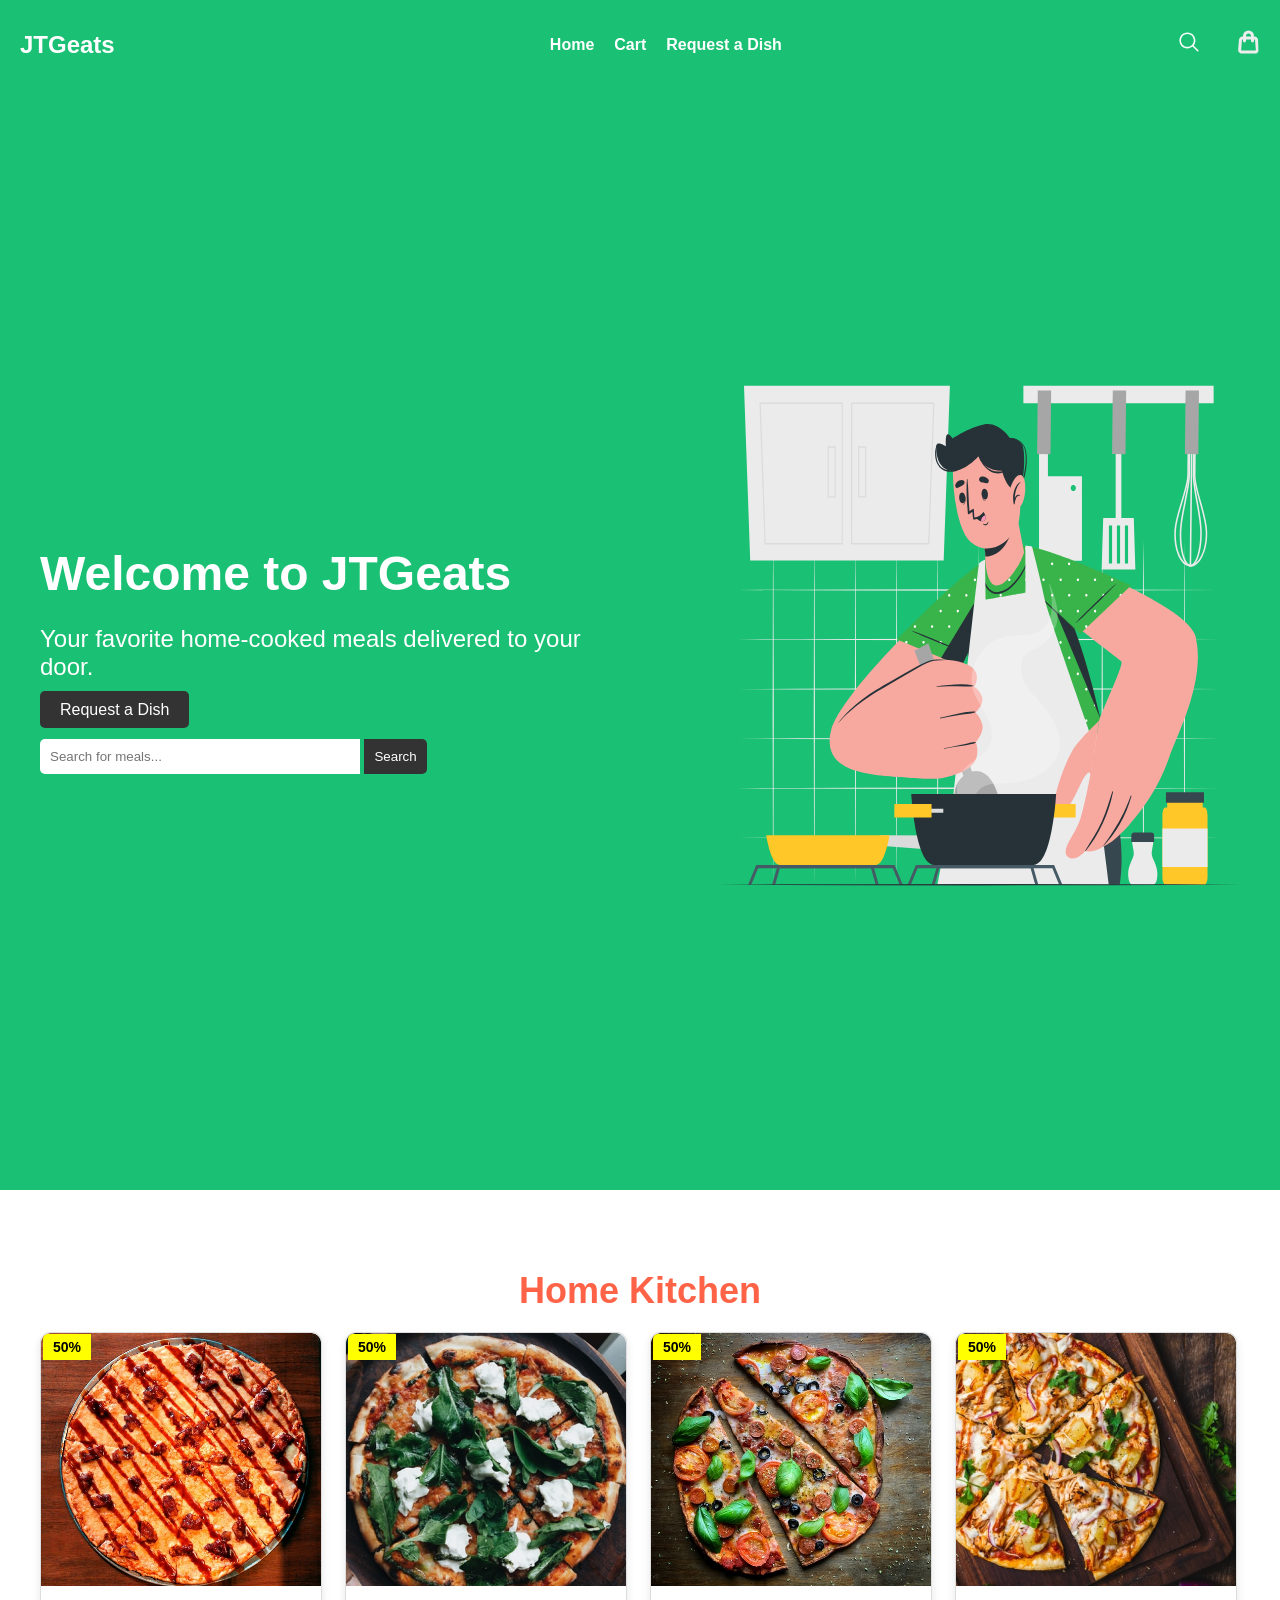
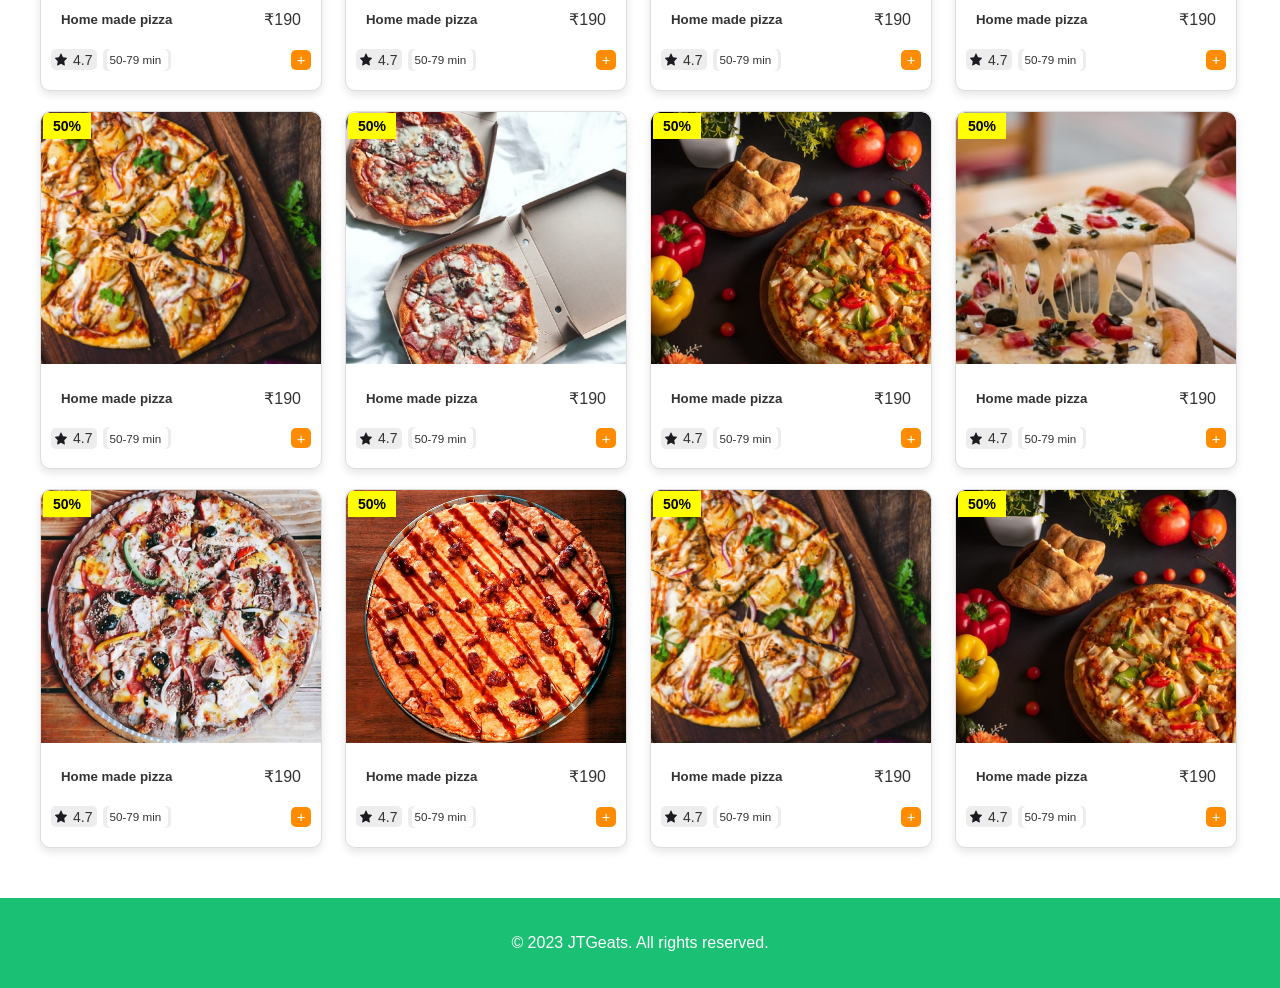
==== JTGeats/index.html @ eecbaaf1 "Card Design Done" ====
<!DOCTYPE html>
<html lang="en">

<head>
    <meta charset="UTF-8">
    <meta name="viewport" content="width=device-width, initial-scale=1.0">
    <title>JTGeats - Home</title>
    <link rel="stylesheet" href="styles/index.css">
    <link rel="stylesheet" href="styles/components.css">

</head>

<body>
    <header>
        <nav>
            <div class="logo">
                <a href="index.html">JTGeats</a>
            </div>
            <ul class="nav-links">
                <li><a href="index.html">Home</a></li>
                <li><a href="cart.html">Cart</a></li>
                <li><a href="request-dish.html">Request a Dish</a></li>
            </ul>
            <div class="nav-icons" style="display: flex; align-items: center;">
                <a href="#" class="search-icon" style="margin-right: 15px;">
                    <img src="assets/svg/icons8-search.svg" alt="Search Icon"
                        style="width: 24px; height: 24px; filter: invert(1);">
                </a>
                <div class="cartIcon" style="display: flex; align-items: center;">
                    <a href="cart.html" class="cart-icon">
                        <img src="assets/svg/akar-icons_shopping-bag.svg" alt="Cart Icon"
                            style="width: 24px; height: 24px;">
                    </a>
                </div>
            </div>
        </nav>
    </header>

    <section class="hero">
        <div class="container">
            <div class="hero-content">
                <h1>Welcome to JTGeats</h1>
                <p>Your favorite home-cooked meals delivered to your door.</p>
                <a href="request-dish.html" class="btn">Request a Dish</a>
                <div class="search-section">
                    <input type="text" placeholder="Search for meals...">
                    <button>Search</button>
                </div>
            </div>
            <div class="hero-image">
                <img src="assets/svg/cooking/cuate.svg" alt="Hero Image">
            </div>
        </div>
    </section>

    <section class="home-kitchen">
        <div class="container">
            <h2>Home Kitchen</h2>
            <div class="card-container">
                <div class="card">
                    <div class="badge">50%</div>
                    <img src="assets/img/pizza_1.png" alt="Pizza" class="card-image">
                    <div class="card-content">
                        <div class="card-header">
                            <h5>Home made pizza</h5>
                            <span class="price">₹190</span>
                        </div>
                        <div class="card-details">
                            <div class="card-footer">
                                <div class="rating">
                                    <img src="assets/svg/ant-design_star-filled.svg" alt="Star" class="star-img">
                                    4.7
                                </div>
                                <div class="delivery-time">
                                    <div class="delivery">50-79 min</div>
                                </div>
                            </div>
                            <button class="add-btn">+</button>
                            <div class="counter-container">
                                <button class="decrement-btn">-</button>
                                <span class="counter">1</span>
                                <button class="increment-btn">+</button>
                            </div>
                        </div>
                    </div>
                </div>
                <div class="card">
                    <div class="badge">50%</div>
                    <img src="assets/img/pizza_2.png" alt="Pizza" class="card-image">
                    <div class="card-content">
                        <div class="card-header">
                            <h5>Home made pizza</h5>
                            <span class="price">₹190</span>
                        </div>
                        <div class="card-details">
                            <div class="card-footer">
                                <div class="rating">
                                    <img src="assets/svg/ant-design_star-filled.svg" alt="Star" class="star-img">
                                    4.7
                                </div>
                                <div class="delivery-time">
                                    <div class="delivery">50-79 min</div>
                                </div>
                            </div>
                            <button class="add-btn">+</button>
                            <div class="counter-container">
                                <button class="decrement-btn">-</button>
                                <span class="counter">1</span>
                                <button class="increment-btn">+</button>
                            </div>
                        </div>
                    </div>
                </div>
                <div class="card">
                    <div class="badge">50%</div>
                    <img src="assets/img/pizza_3.png" alt="Pizza" class="card-image">
                    <div class="card-content">
                        <div class="card-header">
                            <h5>Home made pizza</h5>
                            <span class="price">₹190</span>
                        </div>
                        <div class="card-details">
                            <div class="card-footer">
                                <div class="rating">
                                    <img src="assets/svg/ant-design_star-filled.svg" alt="Star" class="star-img">
                                    4.7
                                </div>
                                <div class="delivery-time">
                                    <div class="delivery">50-79 min</div>
                                </div>
                            </div>
                            <button class="add-btn">+</button>
                            <div class="counter-container">
                                <button class="decrement-btn">-</button>
                                <span class="counter">1</span>
                                <button class="increment-btn">+</button>
                            </div>
                        </div>
                    </div>
                </div>
                <div class="card">
                    <div class="badge">50%</div>
                    <img src="assets/img/pizza_4.png" alt="Pizza" class="card-image">
                    <div class="card-content">
                        <div class="card-header">
                            <h5>Home made pizza</h5>
                            <span class="price">₹190</span>
                        </div>
                        <div class="card-details">
                            <div class="card-footer">
                                <div class="rating">
                                    <img src="assets/svg/ant-design_star-filled.svg" alt="Star" class="star-img">
                                    4.7
                                </div>
                                <div class="delivery-time">
                                    <div class="delivery">50-79 min</div>
                                </div>
                            </div>
                            <button class="add-btn">+</button>
                            <div class="counter-container">
                                <button class="decrement-btn">-</button>
                                <span class="counter">1</span>
                                <button class="increment-btn">+</button>
                            </div>
                        </div>
                    </div>
                </div>
                <div class="card">
                    <div class="badge">50%</div>
                    <img src="assets/img/pizza_5.png" alt="Pizza" class="card-image">
                    <div class="card-content">
                        <div class="card-header">
                            <h5>Home made pizza</h5>
                            <span class="price">₹190</span>
                        </div>
                        <div class="card-details">
                            <div class="card-footer">
                                <div class="rating">
                                    <img src="assets/svg/ant-design_star-filled.svg" alt="Star" class="star-img">
                                    4.7
                                </div>
                                <div class="delivery-time">
                                    <div class="delivery">50-79 min</div>
                                </div>
                            </div>
                            <button class="add-btn">+</button>
                            <div class="counter-container">
                                <button class="decrement-btn">-</button>
                                <span class="counter">1</span>
                                <button class="increment-btn">+</button>
                            </div>
                        </div>
                    </div>
                </div>
                <div class="card">
                    <div class="badge">50%</div>
                    <img src="assets/img/pizza_6.png" alt="Pizza" class="card-image">
                    <div class="card-content">
                        <div class="card-header">
                            <h5>Home made pizza</h5>
                            <span class="price">₹190</span>
                        </div>
                        <div class="card-details">
                            <div class="card-footer">
                                <div class="rating">
                                    <img src="assets/svg/ant-design_star-filled.svg" alt="Star" class="star-img">
                                    4.7
                                </div>
                                <div class="delivery-time">
                                    <div class="delivery">50-79 min</div>
                                </div>
                            </div>
                            <button class="add-btn">+</button>
                            <div class="counter-container">
                                <button class="decrement-btn">-</button>
                                <span class="counter">1</span>
                                <button class="increment-btn">+</button>
                            </div>
                        </div>
                    </div>
                </div>
                <div class="card">
                    <div class="badge">50%</div>
                    <img src="assets/img/pizza_7.png" alt="Pizza" class="card-image">
                    <div class="card-content">
                        <div class="card-header">
                            <h5>Home made pizza</h5>
                            <span class="price">₹190</span>
                        </div>
                        <div class="card-details">
                            <div class="card-footer">
                                <div class="rating">
                                    <img src="assets/svg/ant-design_star-filled.svg" alt="Star" class="star-img">
                                    4.7
                                </div>
                                <div class="delivery-time">
                                    <div class="delivery">50-79 min</div>
                                </div>
                            </div>
                            <button class="add-btn">+</button>
                            <div class="counter-container">
                                <button class="decrement-btn">-</button>
                                <span class="counter">1</span>
                                <button class="increment-btn">+</button>
                            </div>
                        </div>
                    </div>
                </div>
                <div class="card">
                    <div class="badge">50%</div>
                    <img src="assets/img/pizza_8.png" alt="Pizza" class="card-image">
                    <div class="card-content">
                        <div class="card-header">
                            <h5>Home made pizza</h5>
                            <span class="price">₹190</span>
                        </div>
                        <div class="card-details">
                            <div class="card-footer">
                                <div class="rating">
                                    <img src="assets/svg/ant-design_star-filled.svg" alt="Star" class="star-img">
                                    4.7
                                </div>
                                <div class="delivery-time">
                                    <div class="delivery">50-79 min</div>
                                </div>
                            </div>
                            <button class="add-btn">+</button>
                            <div class="counter-container">
                                <button class="decrement-btn">-</button>
                                <span class="counter">1</span>
                                <button class="increment-btn">+</button>
                            </div>
                        </div>
                    </div>
                </div>
                <div class="card">
                    <div class="badge">50%</div>
                    <img src="assets/img/pizza_9.png" alt="Pizza" class="card-image">
                    <div class="card-content">
                        <div class="card-header">
                            <h5>Home made pizza</h5>
                            <span class="price">₹190</span>
                        </div>
                        <div class="card-details">
                            <div class="card-footer">
                                <div class="rating">
                                    <img src="assets/svg/ant-design_star-filled.svg" alt="Star" class="star-img">
                                    4.7
                                </div>
                                <div class="delivery-time">
                                    <div class="delivery">50-79 min</div>
                                </div>
                            </div>
                            <button class="add-btn">+</button>
                            <div class="counter-container">
                                <button class="decrement-btn">-</button>
                                <span class="counter">1</span>
                                <button class="increment-btn">+</button>
                            </div>
                        </div>
                    </div>
                </div>
                <div class="card">
                    <div class="badge">50%</div>
                    <img src="assets/img/pizza_1.png" alt="Pizza" class="card-image">
                    <div class="card-content">
                        <div class="card-header">
                            <h5>Home made pizza</h5>
                            <span class="price">₹190</span>
                        </div>
                        <div class="card-details">
                            <div class="card-footer">
                                <div class="rating">
                                    <img src="assets/svg/ant-design_star-filled.svg" alt="Star" class="star-img">
                                    4.7
                                </div>
                                <div class="delivery-time">
                                    <div class="delivery">50-79 min</div>
                                </div>
                            </div>
                            <button class="add-btn">+</button>
                            <div class="counter-container">
                                <button class="decrement-btn">-</button>
                                <span class="counter">1</span>
                                <button class="increment-btn">+</button>
                            </div>
                        </div>
                    </div>
                </div>
                <div class="card">
                    <div class="badge">50%</div>
                    <img src="assets/img/pizza_5.png" alt="Pizza" class="card-image">
                    <div class="card-content">
                        <div class="card-header">
                            <h5>Home made pizza</h5>
                            <span class="price">₹190</span>
                        </div>
                        <div class="card-details">
                            <div class="card-footer">
                                <div class="rating">
                                    <img src="assets/svg/ant-design_star-filled.svg" alt="Star" class="star-img">
                                    4.7
                                </div>
                                <div class="delivery-time">
                                    <div class="delivery">50-79 min</div>
                                </div>
                            </div>
                            <button class="add-btn">+</button>
                            <div class="counter-container">
                                <button class="decrement-btn">-</button>
                                <span class="counter">1</span>
                                <button class="increment-btn">+</button>
                            </div>
                        </div>
                    </div>
                </div>
                <div class="card">
                    <div class="badge">50%</div>
                    <img src="assets/img/pizza_7.png" alt="Pizza" class="card-image">
                    <div class="card-content">
                        <div class="card-header">
                            <h5>Home made pizza</h5>
                            <span class="price">₹190</span>
                        </div>
                        <div class="card-details">
                            <div class="card-footer">
                                <div class="rating">
                                    <img src="assets/svg/ant-design_star-filled.svg" alt="Star" class="star-img">
                                    4.7
                                </div>
                                <div class="delivery-time">
                                    <div class="delivery">50-79 min</div>
                                </div>
                            </div>
                            <button class="add-btn">+</button>
                            <div class="counter-container">
                                <button class="decrement-btn">-</button>
                                <span class="counter">1</span>
                                <button class="increment-btn">+</button>
                            </div>
                        </div>
                    </div>
                </div>
                
                <!-- Repeat the card element for multiple items with consistent structure -->
                
            </div>
            <script src="./script/index.js"></script>
        </div>
    </section>

    <footer>
        <div class="container">
            <p>&copy; 2023 JTGeats. All rights reserved.</p>
        </div>
    </footer>

    <script>
        // JavaScript code can be added here if needed
        console.log("Welcome to JTGeats!");
    </script>
</body>

</html>
---- JTGeats/styles/index.css ----
body {
    font-family: Arial, sans-serif;
    margin: 0;
    padding: 0;
    box-sizing: border-box;
    background-color: #f4f4f9;
    color: #333;
}

header {
    background: #1AC073;
    color: #fff;
    padding: 20px 0;
}

nav {
    display: flex;
    justify-content: space-between;
    align-items: center;
    max-width: auto;
    margin: 0 auto;
    padding: 0 20px;
}

.logo a {
    color: #fff;
    text-decoration: none;
    font-size: 24px;
    font-weight: bold;
}

.nav-links {
    list-style: none;
    display: flex;
}

.nav-links li {
    margin-left: 20px;
}

.nav-links a {
    color: #fff;
    text-decoration: none;
    font-weight: bold;
}

.nav-icons {
    display: flex;
    align-items: center;
}

.nav-icons a {
    color: #fff;
    margin-left: 20px;
    font-size: 24px;
    transition: transform 0.2s, color 0.2s;
}

.nav-icons a:hover {
    transform: scale(1.1);
    color: #ff6347;
}

.search-icon {
    color: #fff;
}

.hero {
    background-color: #1AC073;
    color: #fff;
    padding: 100px 20px;
    width: auto;
    height: 100vh;
    display: flex;
    justify-content: space-between;
    align-items: center;
    flex-direction: row;
    text-align: left;
}

.hero .container {
    display: flex;
    flex-direction: row;
    align-items: center;
    justify-content: space-between;
    width: 100%;
    max-width: 1200px;
    margin: 0 auto;
}

.hero-content {
    max-width: 50%;
    margin-right: 20px;
}

.hero h1 {
    font-size: 48px;
    margin-bottom: 20px;
}

.hero p {
    font-size: 24px;
    margin-bottom: 20px;
}

.hero .btn {
    background: #333;
    color: #fff;
    padding: 10px 20px;
    text-decoration: none;
    border-radius: 5px;
    margin-bottom: 20px;
}

.hero-image {
    max-width: 50%;
    display: flex;
    justify-content: center;
    align-items: center;
}

.hero-image img {
    max-width: 100%;
    height: auto;
}

.search-section {
    margin-top: 20px;
}

.search-section input[type="text"] {
    padding: 10px;
    width: calc(100% - 120px);
    max-width: 300px;
    border: none;
    border-radius: 5px 0 0 5px;
}

.search-section button {
    padding: 10px;
    background: #333;
    color: #fff;
    border: none;
    border-radius: 0 5px 5px 0;
    cursor: pointer;
}

@media (max-width: 768px) {
    .hero {
        flex-direction: column;
        text-align: center;
    }

    .hero .container {
        flex-direction: column;
    }

    .hero-content {
        max-width: 100%;
        margin-right: 0;
        margin-bottom: 20px;
    }

    .hero-image {
        max-width: 100%;
    }

    .search-section input[type="text"] {
        width: calc(100% - 100px);
    }

    .nav-links {
        display: none;
    }

    .nav-icons .menu-icon {
        display: block;
    }
}

.home-kitchen {
    padding: 50px 20px;
    text-align: center;
    background-color: #fff;
}

.home-kitchen h2 {
    font-size: 36px;
    margin-bottom: 20px;
    color: #ff6347;
}

/* Card Container */

.card-header {
    display: flex;
    justify-content: space-between;
    align-items: center;
    font-size: 16px;
    color: #333;
    height: 20px;
    padding: 10px;
}

.card-container {
    display: grid;
    grid-template-columns: repeat(auto-fit, minmax(250px, 1fr));
    gap: 20px;
    max-width: 1200px;
    margin: 0 auto;
}

.card {
    background: #fff;
    border: 1px solid #ddd;
    border-radius: 10px;
    overflow: hidden;
    box-shadow: 0 4px 8px rgba(0, 0, 0, 0.1);
    transition: transform 0.2s;
    position: relative;
    width: 280px;
}

.card img {
    width: 100%;
    height: auto;
}

.badge {
    position: absolute;
    top: 1px;
    left: 2px;
    background: yellow;
    color: black;
    font-size: 14px;
    font-weight: bold;
    padding: 5px 10px;
    border-radius: 5px 0px 0px 0px;
}

.card-content {
    padding: 10px;
    text-align: left;
}

.card-content h3 {
    font-size: 18px;
    margin-bottom: 5px;
}

.card-details {
    display: flex;
    justify-content: space-between;
    align-items: center;
    position: relative;
    height: 40px;
}

.card-footer{
    display: flex;
    align-items: center;
    justify-content: space-between;
    height: 20px;
    width: 120px;
    font-size: 14px;
    
}

.delivery{
    display: flex;
    background-color: #ffffff;
    border-radius: 5px;
    margin-top: 0%;
    width: 55px;
    height: 16px;
    padding: 3px;
    font-size: smaller;
    align-items: center;

}

.delivery-time{
    display: flex;
    align-items: center;
    justify-content: center;
    background-color: #ededed;
    width: 68px;
    height: 22px;
    border-radius: 5px;
}
.rating{
    display: flex;
    justify-content: center;
    align-items: center;
    background-color: #ededed;
    padding: 2px;
    padding-right: 5px;
    border-radius: 5px;
}

.star-img {
    width: 20px; /* Adjusted to a larger size */
    height: 20px;
    display: inline-block; /* Ensures proper alignment */
    vertical-align: middle; /* Aligns with the text baseline */
    margin-right: 4px; /* Adds spacing between the star and the rating number */
    object-fit: contain; /* Ensures the image fits within the specified dimensions */
}

.add-btn,
.counter-container {
    position: absolute;
    top: 0;
    right: 0;
    width: 40px;
    height: 40px;
    display: flex;
    justify-content: center;
    align-items: center;
    transition: opacity 0.3s, visibility 0.3s;
}

.counter-container {
    display: none;
    visibility: hidden;
    opacity: 0;
}

.add-btn {
    visibility: visible;
    opacity: 1;
}

.counter-container.show {
    display: flex;
    visibility: visible;
    opacity: 1;
}

.card:hover {
    transform: translateY(-10px);
}

.add-btn {
    background: #ff8c00;
    color: white;
    border: none;
    border-radius: 5px;
    margin-top: 10px;
    width: 20px;
    height: 20px;
    font-size: 15px;
    cursor: pointer;
}

.counter-container button {
    background-color: #1AC073;
    color: white;
    border: none;
    border-radius: 5px;
    width: 20px;
    height: 22px;
    font-size: 15px;
    cursor: pointer;
}

.counter-container button:hover {
    background-color: #148A55;
}

.counter {
    font-size: 18px;
    font-weight: bold;
}

footer {
    background: #1AC073;
    color: #fff;
    text-align: center;
    padding: 20px 0;
}

@media (max-width: 1024px) {
    .card-container {
        grid-template-columns: repeat(2, 1fr);
    }
}

@media (max-width: 768px) {
    .card-container {
        grid-template-columns: 1fr;
    }
}
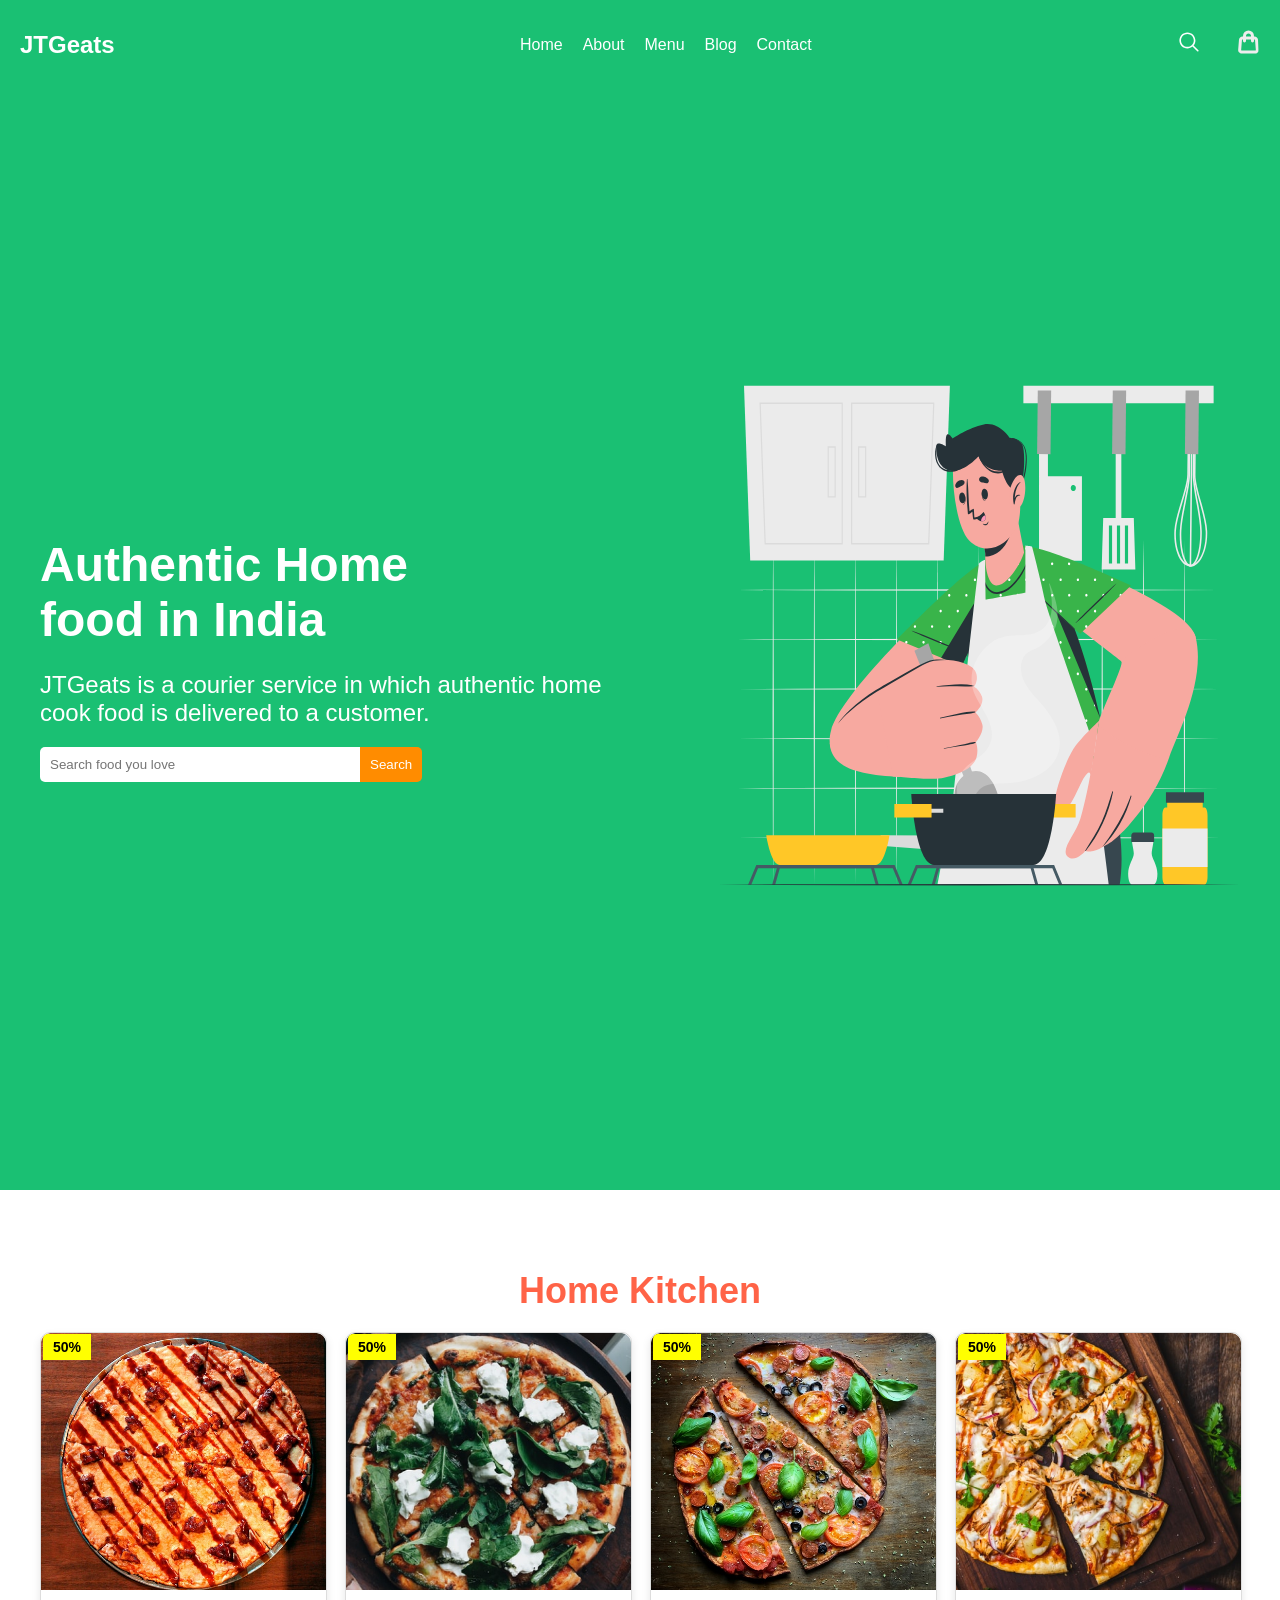
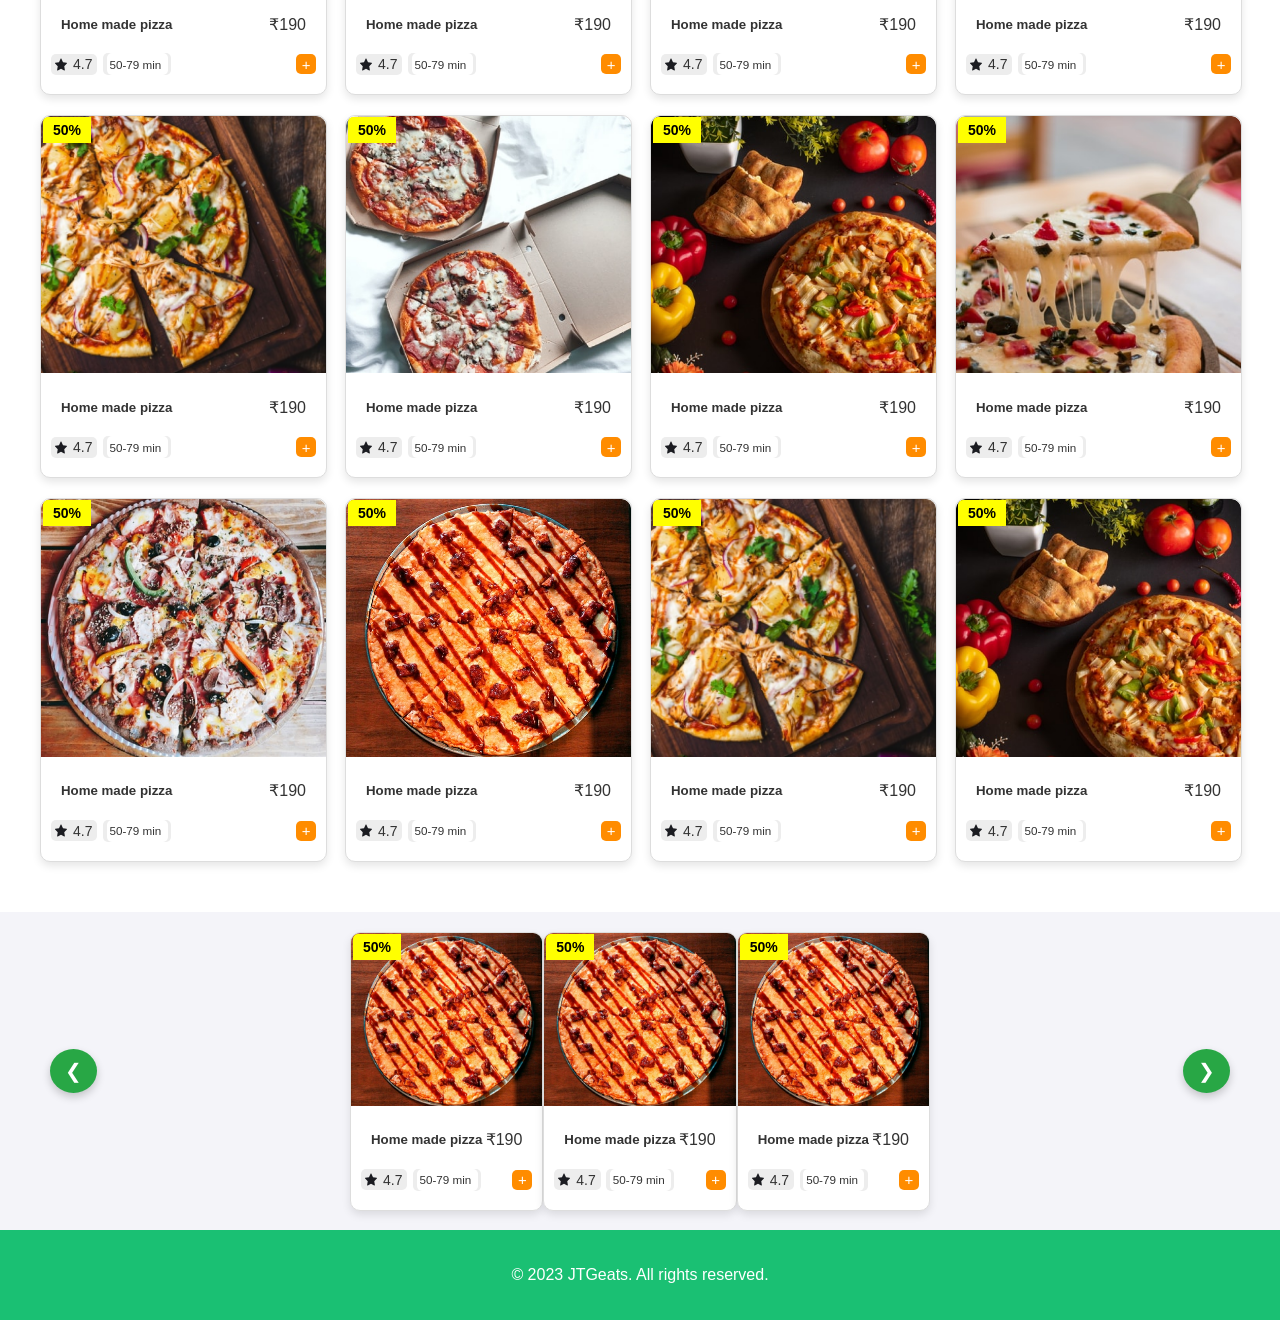
==== commit 83dc54be: "Slider design" ====
--- a/JTGeats/index.html
+++ b/JTGeats/index.html
@@ -18,8 +18,10 @@
             </div>
             <ul class="nav-links">
                 <li><a href="index.html">Home</a></li>
-                <li><a href="cart.html">Cart</a></li>
-                <li><a href="request-dish.html">Request a Dish</a></li>
+                <li><a href="#">About</a></li>
+                <li><a href="#">Menu</a></li>
+                <li><a href="#">Blog</a></li>
+                <li><a href="#">Contact</a></li>
             </ul>
             <div class="nav-icons" style="display: flex; align-items: center;">
                 <a href="#" class="search-icon" style="margin-right: 15px;">
@@ -39,11 +41,10 @@
     <section class="hero">
         <div class="container">
             <div class="hero-content">
-                <h1>Welcome to JTGeats</h1>
-                <p>Your favorite home-cooked meals delivered to your door.</p>
-                <a href="request-dish.html" class="btn">Request a Dish</a>
+                <h2>Authentic Home</br> food in India</h2>
+                <p>JTGeats is a courier service in which authentic home</br> cook food is delivered to a customer.</p>
                 <div class="search-section">
-                    <input type="text" placeholder="Search for meals...">
+                    <input type="text" placeholder="Search food you love">
                     <button>Search</button>
                 </div>
             </div>
@@ -389,6 +390,99 @@
         </div>
     </section>
 
+    <section>
+        <div class="slider-container">
+            <button class="slider-btn prev-btn">❮</button>
+            <div class="slider-wrapper">
+              <div class="slider-item">
+                <div class="card">
+                    <div class="badge">50%</div>
+                    <img src="assets/img/pizza_1.png" alt="Pizza" class="card-image">
+                    <div class="card-content">
+                        <div class="card-header">
+                            <h5>Home made pizza</h5>
+                            <span class="price">₹190</span>
+                        </div>
+                        <div class="card-details">
+                            <div class="card-footer">
+                                <div class="rating">
+                                    <img src="assets/svg/ant-design_star-filled.svg" alt="Star" class="star-img">
+                                    4.7
+                                </div>
+                                <div class="delivery-time">
+                                    <div class="delivery">50-79 min</div>
+                                </div>
+                            </div>
+                            <button class="add-btn">+</button>
+                            <div class="counter-container">
+                                <button class="decrement-btn">-</button>
+                                <span class="counter">1</span>
+                                <button class="increment-btn">+</button>
+                            </div>
+                        </div>
+                    </div>
+                </div>
+                <div class="card">
+                    <div class="badge">50%</div>
+                    <img src="assets/img/pizza_1.png" alt="Pizza" class="card-image">
+                    <div class="card-content">
+                        <div class="card-header">
+                            <h5>Home made pizza</h5>
+                            <span class="price">₹190</span>
+                        </div>
+                        <div class="card-details">
+                            <div class="card-footer">
+                                <div class="rating">
+                                    <img src="assets/svg/ant-design_star-filled.svg" alt="Star" class="star-img">
+                                    4.7
+                                </div>
+                                <div class="delivery-time">
+                                    <div class="delivery">50-79 min</div>
+                                </div>
+                            </div>
+                            <button class="add-btn">+</button>
+                            <div class="counter-container">
+                                <button class="decrement-btn">-</button>
+                                <span class="counter">1</span>
+                                <button class="increment-btn">+</button>
+                            </div>
+                        </div>
+                    </div>
+                </div>
+                <div class="card">
+                    <div class="badge">50%</div>
+                    <img src="assets/img/pizza_1.png" alt="Pizza" class="card-image">
+                    <div class="card-content">
+                        <div class="card-header">
+                            <h5>Home made pizza</h5>
+                            <span class="price">₹190</span>
+                        </div>
+                        <div class="card-details">
+                            <div class="card-footer">
+                                <div class="rating">
+                                    <img src="assets/svg/ant-design_star-filled.svg" alt="Star" class="star-img">
+                                    4.7
+                                </div>
+                                <div class="delivery-time">
+                                    <div class="delivery">50-79 min</div>
+                                </div>
+                            </div>
+                            <button class="add-btn">+</button>
+                            <div class="counter-container">
+                                <button class="decrement-btn">-</button>
+                                <span class="counter">1</span>
+                                <button class="increment-btn">+</button>
+                            </div>
+                        </div>
+                    </div>
+                </div>
+              </div>
+              <!-- Repeat similar slider-item for more cards -->
+            </div>
+            <button class="slider-btn next-btn">❯</button>
+         </div>
+    </section>
+    
     <footer>
         <div class="container">
             <p>&copy; 2023 JTGeats. All rights reserved.</p>
--- a/JTGeats/styles/index.css
+++ b/JTGeats/styles/index.css
@@ -27,11 +27,15 @@
     text-decoration: none;
     font-size: 24px;
     font-weight: bold;
+    font-family: 'Montserrat', sans-serif;
+    font-weight: bold;
 }
 
 .nav-links {
     list-style: none;
     display: flex;
+    align-items: center;
+    justify-content: space-between;
 }
 
 .nav-links li {
@@ -41,7 +45,6 @@
 .nav-links a {
     color: #fff;
     text-decoration: none;
-    font-weight: bold;
 }
 
 .nav-icons {
@@ -93,7 +96,7 @@
     margin-right: 20px;
 }
 
-.hero h1 {
+.hero h2 {
     font-size: 48px;
     margin-bottom: 20px;
 }
@@ -101,6 +104,7 @@
 .hero p {
     font-size: 24px;
     margin-bottom: 20px;
+    font-weight: 100;
 }
 
 .hero .btn {
@@ -126,6 +130,7 @@
 
 .search-section {
     margin-top: 20px;
+    display: flex;
 }
 
 .search-section input[type="text"] {
@@ -138,7 +143,7 @@
 
 .search-section button {
     padding: 10px;
-    background: #333;
+    background: #ff8c00;
     color: #fff;
     border: none;
     border-radius: 0 5px 5px 0;
@@ -149,6 +154,8 @@
     .hero {
         flex-direction: column;
         text-align: center;
+        height: auto;
+        padding: 50px 20px;
     }
 
     .hero .container {
@@ -161,8 +168,21 @@
         margin-bottom: 20px;
     }
 
+    .hero h1 {
+        font-size: 36px;
+    }
+
+    .hero p {
+        font-size: 18px;
+    }
+
+    .hero .btn {
+        padding: 10px 15px;
+    }
+
     .hero-image {
         max-width: 100%;
+        margin-top: 20px;
     }
 
     .search-section input[type="text"] {
@@ -218,7 +238,7 @@
     box-shadow: 0 4px 8px rgba(0, 0, 0, 0.1);
     transition: transform 0.2s;
     position: relative;
-    width: 280px;
+    width: 100%;
 }
 
 .card img {
@@ -256,17 +276,16 @@
     height: 40px;
 }
 
-.card-footer{
+.card-footer {
     display: flex;
     align-items: center;
     justify-content: space-between;
     height: 20px;
     width: 120px;
     font-size: 14px;
-    
-}
-
-.delivery{
+}
+
+.delivery {
     display: flex;
     background-color: #ffffff;
     border-radius: 5px;
@@ -276,10 +295,9 @@
     padding: 3px;
     font-size: smaller;
     align-items: center;
-
-}
-
-.delivery-time{
+}
+
+.delivery-time {
     display: flex;
     align-items: center;
     justify-content: center;
@@ -288,7 +306,8 @@
     height: 22px;
     border-radius: 5px;
 }
-.rating{
+
+.rating {
     display: flex;
     justify-content: center;
     align-items: center;
@@ -354,7 +373,7 @@
 }
 
 .counter-container button {
-    background-color: #1AC073;
+    background-color: #ff8c00;
     color: white;
     border: none;
     border-radius: 5px;
@@ -364,10 +383,6 @@
     cursor: pointer;
 }
 
-.counter-container button:hover {
-    background-color: #148A55;
-}
-
 .counter {
     font-size: 18px;
     font-weight: bold;
@@ -391,3 +406,91 @@
         grid-template-columns: 1fr;
     }
 }
+
+/* Slider Container */
+.slider-container {
+    display: flex;
+    align-items: center;
+    justify-content: center;
+    position: relative;
+    width: auto;
+    max-width: 1200px;
+    overflow: hidden;
+    margin: auto;
+    padding: 20px 0;
+}
+
+/* Slider Wrapper */
+.slider-wrapper {
+    display: flex;
+    justify-content: space-evenly;
+    transition: transform 0.4s ease;
+    gap: 100px; /* Space between cards */
+    will-change: transform;
+    width: auto ;
+}
+
+/* Individual Slider Item */
+.slider-item {
+    flex: 0 0 calc((100% / 2) - 20px); /* Adjust to show 2 cards at a time with gaps */
+    max-width: calc((100% / 2) - 20px); /* Subtract gap size to maintain proper spacing */
+    display: flex;
+    justify-content: center;
+}
+
+.card {
+    width: 100%;
+    margin: 0; /* Ensure no extra margin */
+}
+
+/* Navigation Buttons */
+.slider-btn {
+    position: absolute;
+    top: 50%;
+    transform: translateY(-50%);
+    background: #28a745;
+    color: #fff;
+    border: none;
+    padding: 10px 15px;
+    cursor: pointer;
+    border-radius: 50%;
+    z-index: 10;
+    font-size: 20px;
+    box-shadow: 0 4px 8px rgba(0, 0, 0, 0.2);
+    transition: background 0.3s ease, transform 0.3s ease;
+}
+
+.slider-btn:hover {
+    background: #1e7a39;
+    transform: scale(1.1);
+}
+
+.prev-btn {
+    left: 10px;
+}
+
+.next-btn {
+    right: 10px;
+}
+
+/* Adjust for Smaller Screens */
+@media (max-width: 1024px) {
+    .slider-item {
+        flex: 0 0 calc((100% / 2) - 15px); /* Show 2 cards at a time with gaps */
+        max-width: calc((100% / 2) - 15px);
+        margin: 0 7.5px; /* Add horizontal margin for gaps */
+    }
+}
+
+@media (max-width: 768px) {
+    .slider-item {
+        flex: 0 0 calc(100% - 20px); /* Show 1 card at a time with gaps */
+        max-width: calc(100% - 20px);
+        margin: 0 10px; /* Add horizontal margin for gaps */
+    }
+
+    .slider-btn {
+        padding: 8px 12px;
+        font-size: 18px;
+    }
+}
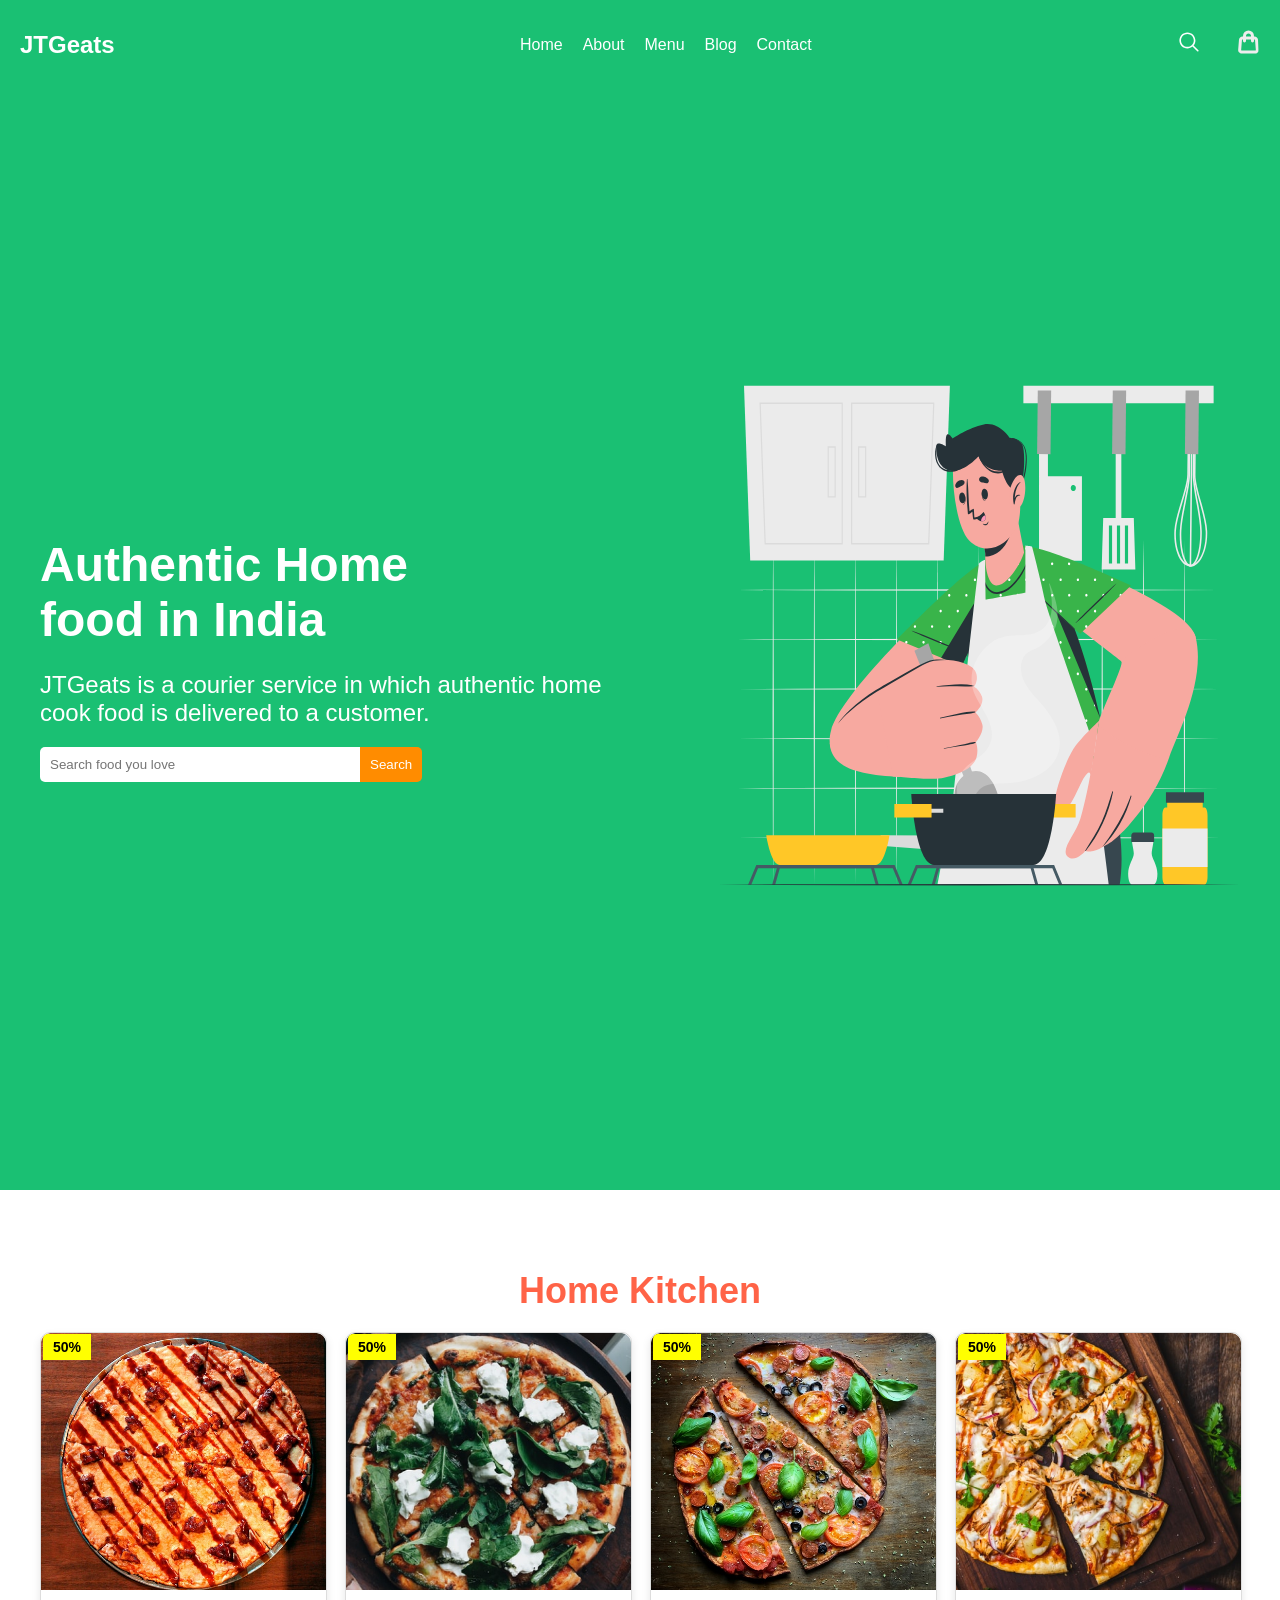
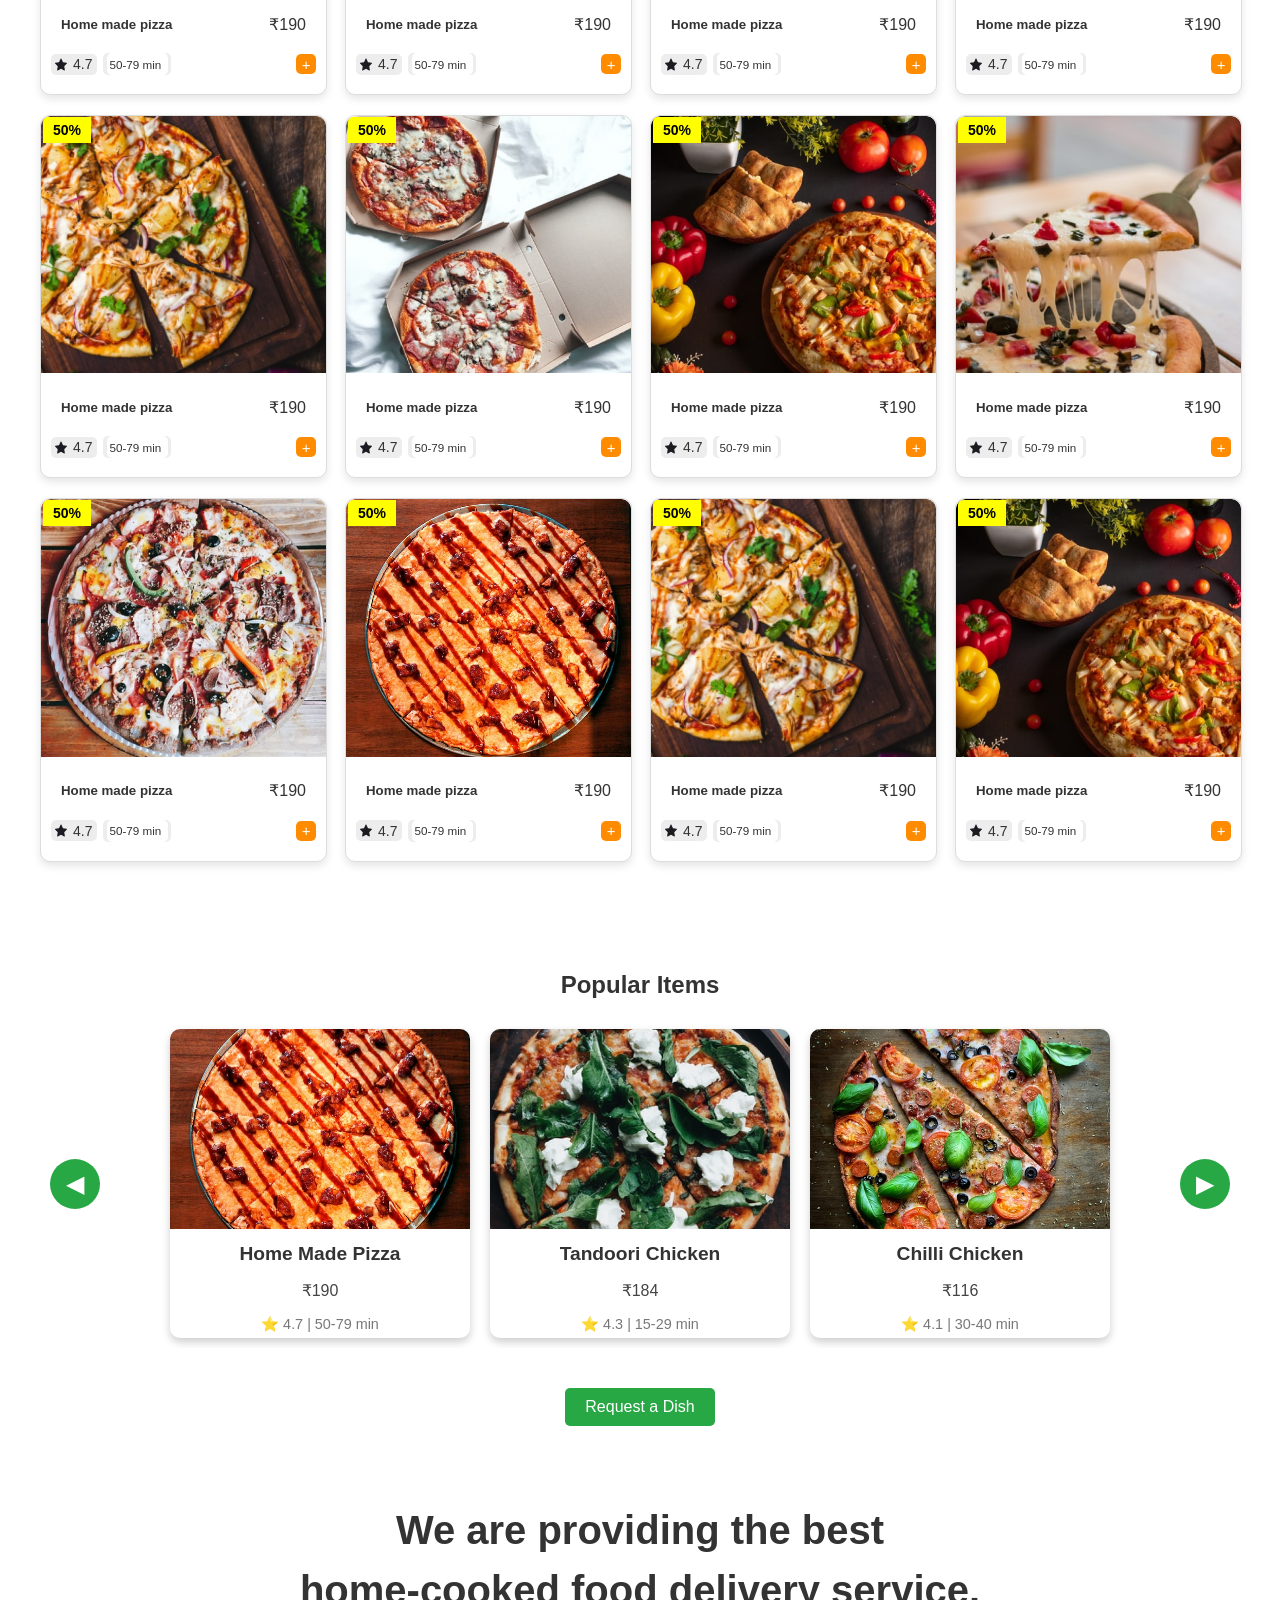
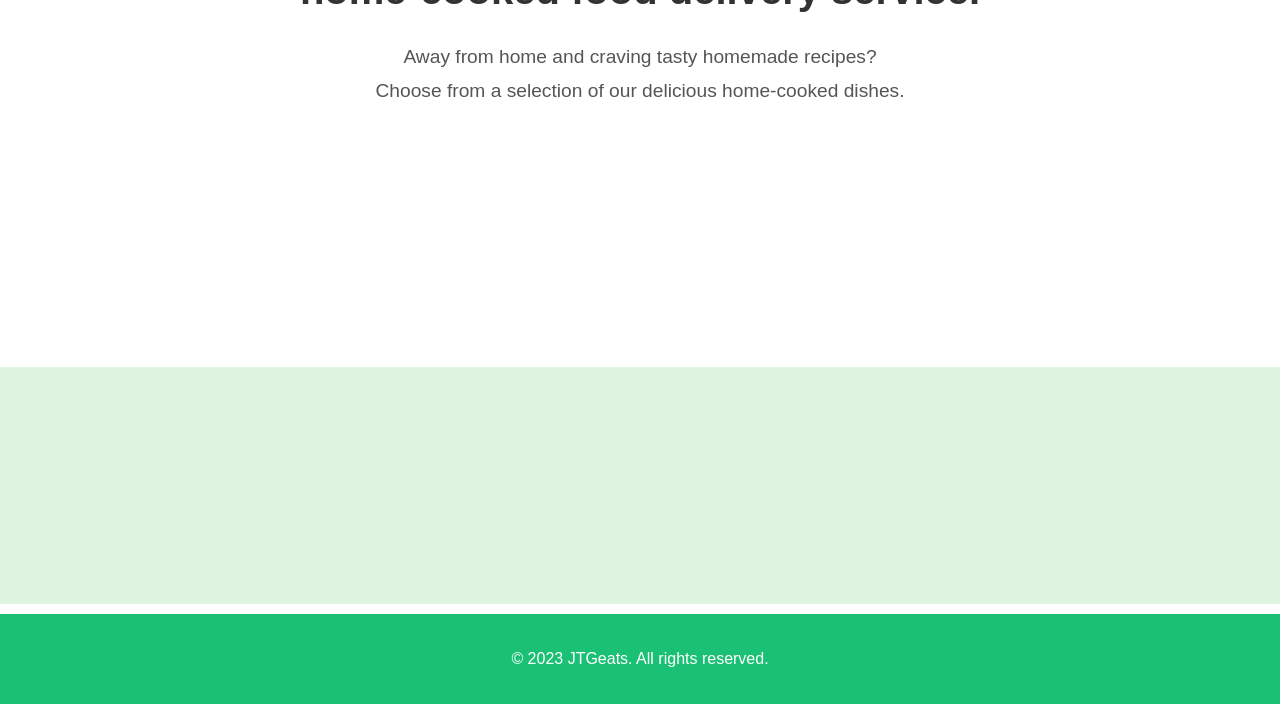
==== commit a2edf709: "Slider and Video Section done" ====
--- a/JTGeats/index.html
+++ b/JTGeats/index.html
@@ -382,106 +382,82 @@
                         </div>
                     </div>
                 </div>
-                
+
                 <!-- Repeat the card element for multiple items with consistent structure -->
-                
+
             </div>
             <script src="./script/index.js"></script>
         </div>
     </section>
 
-    <section>
-        <div class="slider-container">
-            <button class="slider-btn prev-btn">❮</button>
-            <div class="slider-wrapper">
-              <div class="slider-item">
-                <div class="card">
-                    <div class="badge">50%</div>
-                    <img src="assets/img/pizza_1.png" alt="Pizza" class="card-image">
-                    <div class="card-content">
-                        <div class="card-header">
-                            <h5>Home made pizza</h5>
-                            <span class="price">₹190</span>
-                        </div>
-                        <div class="card-details">
-                            <div class="card-footer">
-                                <div class="rating">
-                                    <img src="assets/svg/ant-design_star-filled.svg" alt="Star" class="star-img">
-                                    4.7
-                                </div>
-                                <div class="delivery-time">
-                                    <div class="delivery">50-79 min</div>
-                                </div>
-                            </div>
-                            <button class="add-btn">+</button>
-                            <div class="counter-container">
-                                <button class="decrement-btn">-</button>
-                                <span class="counter">1</span>
-                                <button class="increment-btn">+</button>
-                            </div>
-                        </div>
-                    </div>
-                </div>
-                <div class="card">
-                    <div class="badge">50%</div>
-                    <img src="assets/img/pizza_1.png" alt="Pizza" class="card-image">
-                    <div class="card-content">
-                        <div class="card-header">
-                            <h5>Home made pizza</h5>
-                            <span class="price">₹190</span>
-                        </div>
-                        <div class="card-details">
-                            <div class="card-footer">
-                                <div class="rating">
-                                    <img src="assets/svg/ant-design_star-filled.svg" alt="Star" class="star-img">
-                                    4.7
-                                </div>
-                                <div class="delivery-time">
-                                    <div class="delivery">50-79 min</div>
-                                </div>
-                            </div>
-                            <button class="add-btn">+</button>
-                            <div class="counter-container">
-                                <button class="decrement-btn">-</button>
-                                <span class="counter">1</span>
-                                <button class="increment-btn">+</button>
-                            </div>
-                        </div>
-                    </div>
-                </div>
-                <div class="card">
-                    <div class="badge">50%</div>
-                    <img src="assets/img/pizza_1.png" alt="Pizza" class="card-image">
-                    <div class="card-content">
-                        <div class="card-header">
-                            <h5>Home made pizza</h5>
-                            <span class="price">₹190</span>
-                        </div>
-                        <div class="card-details">
-                            <div class="card-footer">
-                                <div class="rating">
-                                    <img src="assets/svg/ant-design_star-filled.svg" alt="Star" class="star-img">
-                                    4.7
-                                </div>
-                                <div class="delivery-time">
-                                    <div class="delivery">50-79 min</div>
-                                </div>
-                            </div>
-                            <button class="add-btn">+</button>
-                            <div class="counter-container">
-                                <button class="decrement-btn">-</button>
-                                <span class="counter">1</span>
-                                <button class="increment-btn">+</button>
-                            </div>
-                        </div>
-                    </div>
-                </div>
+    <!-- Popular Item (Slider Section) -->
+
+    <section id="popular-items">
+        <h2>Popular Items</h2>
+        <div class="carousel-container">
+          <button class="carousel-btn left" onclick="slideLeft()">&#9664;</button>
+          <div class="carousel">
+            <div class="carousel-track">
+              <div class="slider-card">
+                <img src="./assets/img/pizza_1.png" alt="Pizza">
+                <h3>Home Made Pizza</h3>
+                <p>₹190</p>
+                <span>⭐ 4.7 | 50-79 min</span>
               </div>
-              <!-- Repeat similar slider-item for more cards -->
-            </div>
-            <button class="slider-btn next-btn">❯</button>
-         </div>
+              <div class="slider-card">
+                <img src="./assets/img/pizza_2.png" alt="Tandoori Chicken">
+                <h3>Tandoori Chicken</h3>
+                <p>₹184</p>
+                <span>⭐ 4.3 | 15-29 min</span>
+              </div>
+              <div class="slider-card">
+                <img src="./assets/img/pizza_3.png" alt="Chilli Chicken">
+                <h3>Chilli Chicken</h3>
+                <p>₹116</p>
+                <span>⭐ 4.1 | 30-40 min</span>
+              </div>
+              <div class="slider-card">
+                <img src="./assets/img/pizza_4.png" alt="Chilli Chicken">
+                <h3>Chilli Chicken</h3>
+                <p>₹116</p>
+                <span>⭐ 4.1 | 30-40 min</span>
+              </div>
+              <div class="slider-card">
+                <img src="./assets/img/pizza_5.png" alt="Chilli Chicken">
+                <h3>Chilli Chicken</h3>
+                <p>₹116</p>
+                <span>⭐ 4.1 | 30-40 min</span>
+              </div>
+            </div>
+          </div>
+          <button class="carousel-btn right" onclick="slideRight()">&#9654;</button>
+        </div>
+        <button class="request-dish-btn">Request a Dish</button>
+      </section>
+      
+
+    <!-- Video Section -->
+
+    <section id="about-service" class="full-width">
+        <div class="text-content">
+            <h2>We are providing the best<br> home-cooked food delivery service.</h2>
+            <p>
+                Away from home and craving tasty homemade recipes?<br>
+                Choose from a selection of our delicious home-cooked dishes.
+            </p>
+        </div>
+        <div class="video-section">
+            <div class="video-container">
+                <iframe id="service-video" src="https://www.youtube.com/embed/xPPLbEFbCAo" 
+                    title="Home Cooked Food Service" 
+                    frameborder="0" 
+                    allow="autoplay; encrypted-media" 
+                    allowfullscreen>
+                </iframe>
+            </div>
+        </div>
     </section>
+    
     
     <footer>
         <div class="container">
--- a/JTGeats/styles/index.css
+++ b/JTGeats/styles/index.css
@@ -3,7 +3,7 @@
     margin: 0;
     padding: 0;
     box-sizing: border-box;
-    background-color: #f4f4f9;
+    background-color: #ffffff;
     color: #333;
 }
 
@@ -408,89 +408,215 @@
 }
 
 /* Slider Container */
-.slider-container {
-    display: flex;
-    align-items: center;
+
+
+#popular-items {
+    text-align: center;
+    padding: 40px;
+  }
+  
+  .carousel-container {
+    position: relative;
+    overflow: hidden;
+    display: flex;
     justify-content: center;
-    position: relative;
-    width: auto;
-    max-width: 1200px;
+    align-items: center;
+    margin: 20px 0;
+  }
+  
+  .carousel {
     overflow: hidden;
-    margin: auto;
-    padding: 20px 0;
-}
-
-/* Slider Wrapper */
-.slider-wrapper {
-    display: flex;
-    justify-content: space-evenly;
-    transition: transform 0.4s ease;
-    gap: 100px; /* Space between cards */
-    will-change: transform;
-    width: auto ;
-}
-
-/* Individual Slider Item */
-.slider-item {
-    flex: 0 0 calc((100% / 2) - 20px); /* Adjust to show 2 cards at a time with gaps */
-    max-width: calc((100% / 2) - 20px); /* Subtract gap size to maintain proper spacing */
-    display: flex;
-    justify-content: center;
-}
-
-.card {
-    width: 100%;
-    margin: 0; /* Ensure no extra margin */
-}
-
-/* Navigation Buttons */
-.slider-btn {
+    width: 80%;
+  }
+  
+  .carousel-track {
+    display: flex;
+    transition: transform 0.5s ease-in-out;
+  }
+
+  .carousel-track {
+    display: flex;
+    transition: transform 0.5s ease-in-out;
+  }
+  
+  .carousel-track.no-transition {
+    transition: none; /* Disable transition when looping back */
+  }
+  
+  
+  .slider-card {
+    flex: 0 0 300px;
+    margin: 10px;
+    background: #fff;
+    border-radius: 10px;
+    box-shadow: 0 4px 8px rgba(0, 0, 0, 0.2);
+    text-align: center;
+    overflow: hidden;
+  }
+  
+  .slider-card img {
+    width: 100%;
+    height: 200px;
+    object-fit: cover;
+  }
+  
+  .slider-card h3 {
+    margin: 10px 0;
+    font-size: 1.2rem;
+    color: #333;
+  }
+  
+  .slider-card p {
+    font-size: 1rem;
+    color: #444;
+  }
+  
+  .slider-card span {
+    display: block;
+    margin: 5px 0;
+    font-size: 0.9rem;
+    color: #777;
+  }
+  
+  /* Buttons for navigation */
+  .carousel-btn {
     position: absolute;
     top: 50%;
-    transform: translateY(-50%);
+    transform: translateY(-50%) scale(1);
     background: #28a745;
-    color: #fff;
+    color: white;
     border: none;
-    padding: 10px 15px;
+    border-radius: 50%;
+    width: 50px;
+    height: 50px;
     cursor: pointer;
-    border-radius: 50%;
-    z-index: 10;
-    font-size: 20px;
-    box-shadow: 0 4px 8px rgba(0, 0, 0, 0.2);
-    transition: background 0.3s ease, transform 0.3s ease;
-}
-
-.slider-btn:hover {
-    background: #1e7a39;
-    transform: scale(1.1);
-}
-
-.prev-btn {
+    font-size: 1.5rem;
+    z-index: 100;
+    display: flex;
+    justify-content: center;
+    align-items: center;
+    transition: transform 0.2s ease-in-out, background-color 0.3s ease;
+  }
+  
+  .carousel-btn:hover {
+    transform: translateY(-50%) scale(1.2); /* Slightly larger on hover */
+    background: #218838;
+  }
+  
+  .carousel-btn.left {
     left: 10px;
-}
-
-.next-btn {
+  }
+  
+  .carousel-btn.right {
     right: 10px;
-}
-
-/* Adjust for Smaller Screens */
-@media (max-width: 1024px) {
-    .slider-item {
-        flex: 0 0 calc((100% / 2) - 15px); /* Show 2 cards at a time with gaps */
-        max-width: calc((100% / 2) - 15px);
-        margin: 0 7.5px; /* Add horizontal margin for gaps */
-    }
-}
-
-@media (max-width: 768px) {
-    .slider-item {
-        flex: 0 0 calc(100% - 20px); /* Show 1 card at a time with gaps */
-        max-width: calc(100% - 20px);
-        margin: 0 10px; /* Add horizontal margin for gaps */
-    }
-
-    .slider-btn {
-        padding: 8px 12px;
-        font-size: 18px;
-    }
-}
+  }
+  
+  /* Smooth sliding effect for transitions */
+  .carousel-track {
+    transition: transform 0.5s ease-in-out; /* Smooth sliding effect */
+  }
+  
+  /* Additional hover effects for the cards */
+  .slider-card:hover {
+    transform: scale(1.05);
+    transition: transform 0.3s ease-in-out;
+    box-shadow: 0 6px 12px rgba(0, 0, 0, 0.3);
+  }
+  
+  /* Button to request a dish */
+  .request-dish-btn {
+    margin-top: 20px;
+    padding: 10px 20px;
+    font-size: 1rem;
+    color: white;
+    background: #28a745;
+    border: none;
+    border-radius: 5px;
+    cursor: pointer;
+  }
+  
+  .request-dish-btn:hover {
+    background: #218838;
+  }
+  
+  /* Media queries for responsive design */
+  @media screen and (max-width: 768px) {
+    .carousel {
+      width: 100%; /* Full width for smaller screens */
+    }
+  
+    .slider-card {
+      flex: 0 0 90%; /* Make cards larger on smaller screens */
+    }
+  
+    .carousel-btn {
+      width: 40px;
+      height: 40px;
+      font-size: 1.2rem;
+    }
+  }
+  
+  @media screen and (max-width: 480px) {
+    .slider-card {
+      flex: 0 0 100%; /* Make cards full width on very small screens */
+    }
+  
+    .carousel-btn {
+      width: 35px;
+      height: 35px;
+      font-size: 1rem;
+    }
+  }
+  
+
+/* Video Section */
+.full-width {
+    width: 100%;
+    margin: 0;
+    padding-bottom: 10px;
+    box-sizing: border-box;
+}
+
+#about-service {
+    text-align: center;
+}
+
+#about-service .text-content {
+    margin-top: 20px;
+    margin-bottom: 20px;
+}
+
+#about-service .text-content h2 {
+    font-size: 2.5rem;
+    margin-bottom: 20px;
+    color: #333;
+    line-height: 1.5;
+}
+
+#about-service .text-content p {
+    font-size: 1.2rem;
+    color: #555;
+    line-height: 1.8;
+}
+
+#about-service .video-section {
+    background: linear-gradient(to bottom, white 50%, #dff5e2 50%);
+    display: flex;
+    justify-content: center;
+    align-items: center;
+    width: 100%;
+}
+
+#about-service .video-container {
+    width: 100%;
+    max-width: 700px;
+    height: 400px;
+    padding-bottom: 75px;
+    overflow: hidden;
+}
+
+#about-service #service-video {
+    width: 100%;
+    height: 100%;
+    border: none;
+}
